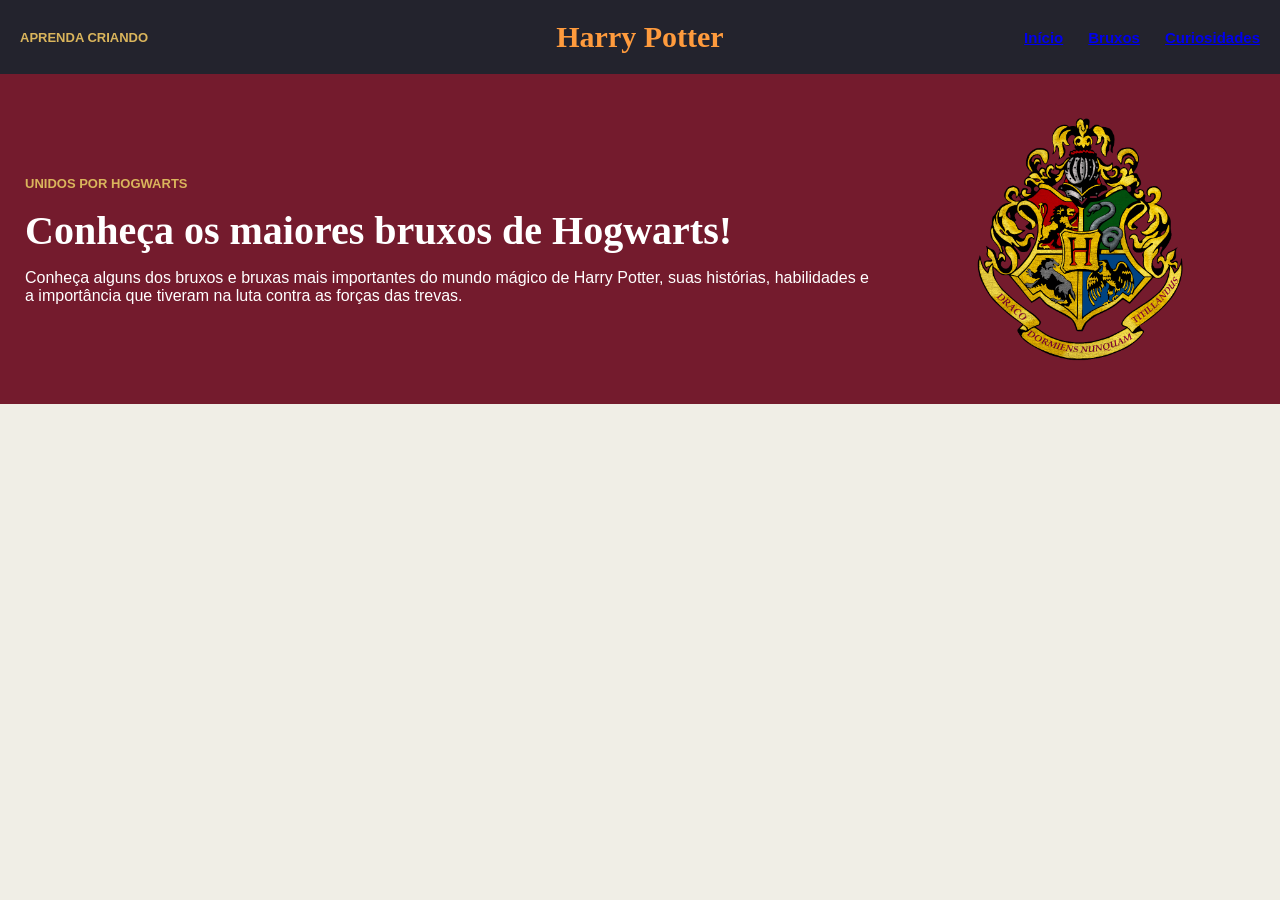
==== index.html @ 616203a3 "harry potter n/f" ====
<!DOCTYPE html>
<html lang="pt-BR">

<head>
    <meta charset="UTF-8">
    <title>Personagens Harry Potter</title>
    <link rel="stylesheet" href="css/style.css">
</head>

<body>

    <header>
        <p><strong>APRENDA CRIANDO</strong></p>

        <h1>Harry Potter</h1>

        <section class="menu">
            <span><a href="index.html">Início</a></span>
            <span><a href="pages/bruxos.html">Bruxos</a></span>
            <span><a href="pages/curiosidades.html">Curiosidades</a></span>
        </section>
    </header>

    <main>

        <section id="introducao">

            <article>
                <p><strong>UNIDOS POR HOGWARTS</strong></p>

                <h2>Conheça os maiores bruxos de Hogwarts!</h2>

                <p>
                    Conheça alguns dos bruxos e bruxas mais importantes
                    do mundo mágico de Harry Potter, suas histórias,
                    habilidades e a importância que tiveram na luta
                    contra as forças das trevas.
                </p>
            </article>

            <img src="assets/img/casas.png" alt="Brasão das quatro casas de Hogwarts">
        </section>

    </main>


</body>
</html>
---- css/style.css ----
* {
    padding: 0;
    margin: 0;
    box-sizing: border-box;
}

body {
    font-family: Arial, sans-serif;
    background-color: rgb(240, 238, 230);
}

header {
    display: flex;
    align-items: center;
    padding: 20px;
     background-color: rgb(35, 35, 45);
}

header p {
    flex: 1;
}

h1 {
    flex: 1;
    text-align: center;
    font-family: 'Times New Roman', Times, serif;
    color: rgb(255, 155, 61);
    font-size: 30px;
}

header h2 {
    font-family: 'Times New Roman', Times, serif;
    color: rgb(218, 181, 92);
}

strong {
    color: rgb(218, 181, 92);
    font-size: small;
}

.menu {
    flex: 1;
    display: flex;
    justify-content: flex-end;
    gap: 25px;
}

span {
    color:  rgb(218, 181, 92);;
    font-weight: bold;
    font-size: 15px;
}

#introducao {
    display: flex;
    align-items: center;
    justify-content: space-between;
    gap: 30px;
    padding: 40px 25px;
    background-color: rgb(116, 27, 45);
}

#introducao article {
    flex: 1;
    color: white;
}

#introducao h2 {
    font-family: 'Times New Roman', Times, serif;
    font-size: 40px;
    margin-top: 15px;
    margin-bottom: 15px;
}

#introducao img {
    width: 350px;
    height: 250px;
    object-fit: contain;
}

#cards {
    padding: 30px 25px;
    background-color: rgb(240, 238, 230);
}

#cards h2 {
    font-family: 'Times New Roman', Times, serif;
    margin-bottom: 20px;
}

.lista {
    display: flex;
    flex-wrap: wrap;
    gap: 15px;
}

.card {
       background-color: white;
    width: 32%;
    padding-bottom: 15px;
    border-radius: 10px;
    overflow: hidden;
}

.card img {
    width: 100%;
    height: auto;
    object-fit: cover;
    background-color: rgb(230, 230, 230);
}

.card h3 {
    margin: 10px;
    font-size: 18px;
}

.card p {
    margin: 10px;
    font-size: 15px;
}

footer {
    padding: 20px;
    background-color: #22222c;
    color: white;
    text-align: center;
}
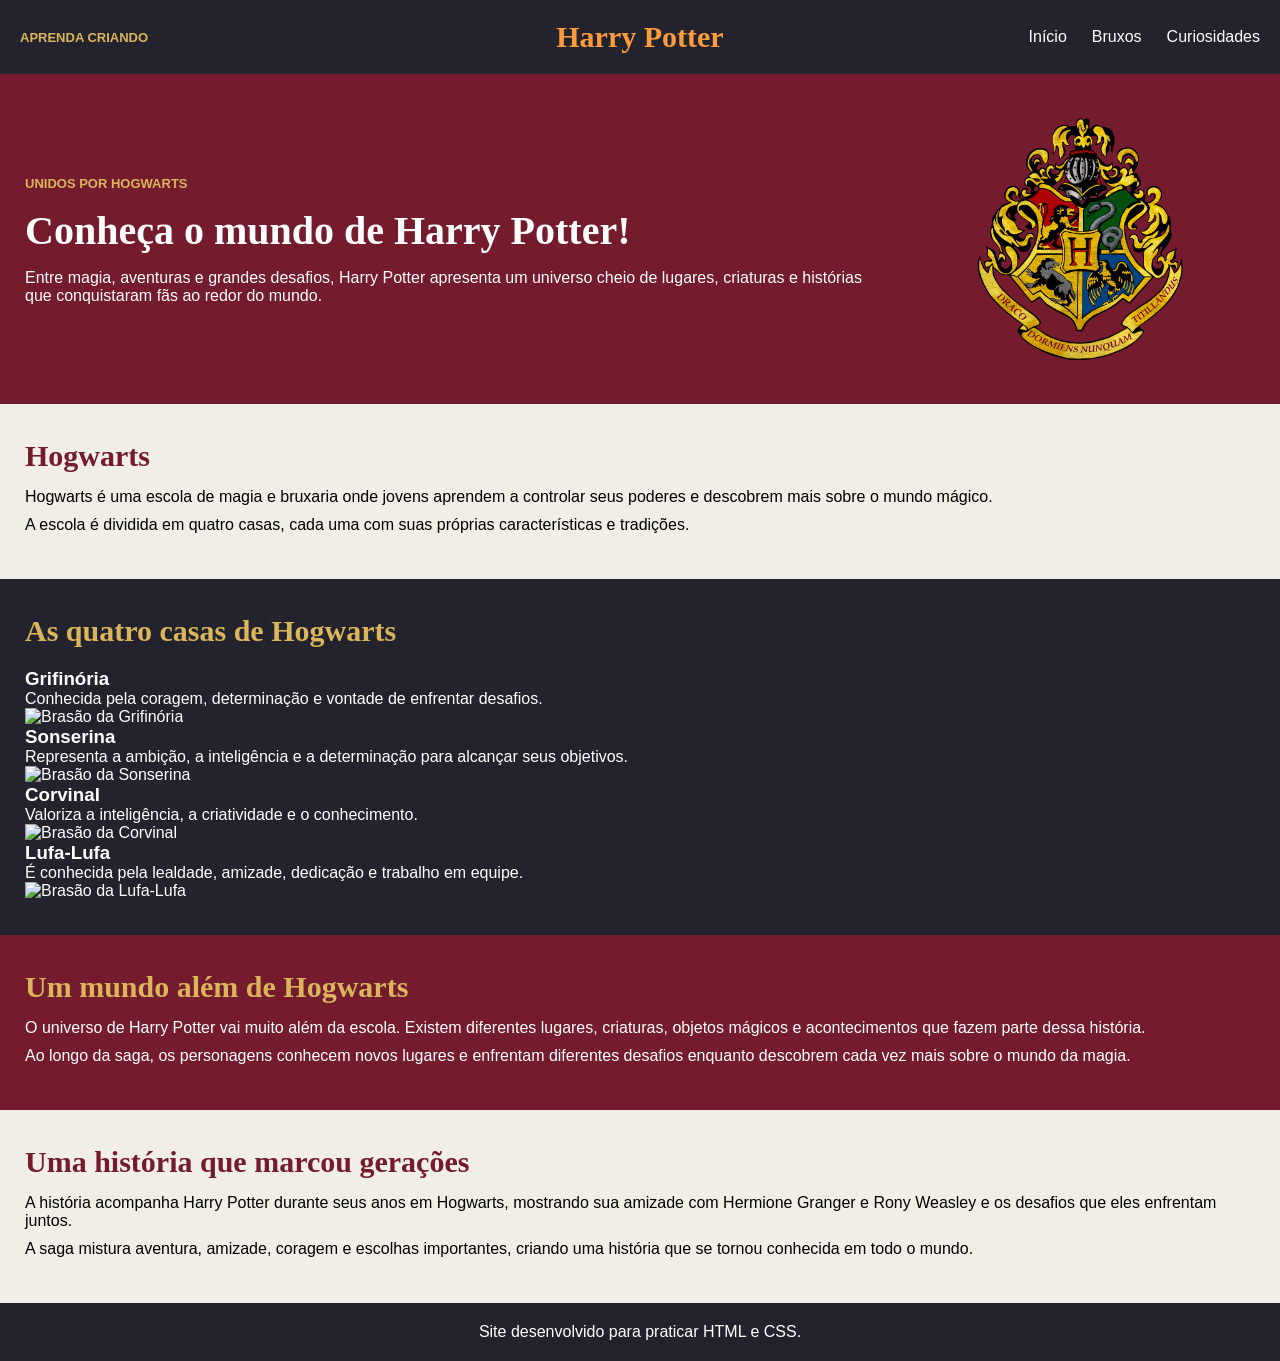
==== commit 0159411e: "links e navegação" ====
--- a/index.html
+++ b/index.html
@@ -2,47 +2,230 @@
 <html lang="pt-BR">
 
 <head>
+
     <meta charset="UTF-8">
-    <title>Personagens Harry Potter</title>
+
+    <title>Harry Potter</title>
+
     <link rel="stylesheet" href="css/style.css">
+
 </head>
 
 <body>
 
+    <!-- MENU -->
+
     <header>
-        <p><strong>APRENDA CRIANDO</strong></p>
-
-        <h1>Harry Potter</h1>
-
-        <section class="menu">
-            <span><a href="index.html">Início</a></span>
-            <span><a href="pages/bruxos.html">Bruxos</a></span>
-            <span><a href="pages/curiosidades.html">Curiosidades</a></span>
-        </section>
+
+        <p>
+            <strong>APRENDA CRIANDO</strong>
+        </p>
+
+        <h1>
+            Harry Potter
+        </h1>
+
+        <nav>
+
+            <a href="index.html">
+                Início
+            </a>
+
+            <a href="pages/bruxos.html">
+                Bruxos
+            </a>
+
+            <a href="pages/curiosidades.html">
+                Curiosidades
+            </a>
+
+        </nav>
+
     </header>
 
+
     <main>
 
+
         <section id="introducao">
 
             <article>
-                <p><strong>UNIDOS POR HOGWARTS</strong></p>
-
-                <h2>Conheça os maiores bruxos de Hogwarts!</h2>
-
-                <p>
-                    Conheça alguns dos bruxos e bruxas mais importantes
-                    do mundo mágico de Harry Potter, suas histórias,
-                    habilidades e a importância que tiveram na luta
-                    contra as forças das trevas.
-                </p>
-            </article>
-
-            <img src="assets/img/casas.png" alt="Brasão das quatro casas de Hogwarts">
+
+                <p>
+                    <strong>UNIDOS POR HOGWARTS</strong>
+                </p>
+
+                <h2>
+                    Conheça o mundo de Harry Potter!
+                </h2>
+
+                <p>
+                    Entre magia, aventuras e grandes desafios,
+                    Harry Potter apresenta um universo cheio de
+                    lugares, criaturas e histórias que conquistaram
+                    fãs ao redor do mundo.
+                </p>
+
+            </article>
+
+            <img src="assets/img/casas.png"
+                 alt="Brasão das quatro casas de Hogwarts">
+
+        </section>
+
+
+        <section id="hogwarts">
+
+            <article>
+
+                <h2>
+                    Hogwarts
+                </h2>
+
+                <p>
+                    Hogwarts é uma escola de magia e bruxaria
+                    onde jovens aprendem a controlar seus poderes
+                    e descobrem mais sobre o mundo mágico.
+                </p>
+
+                <p>
+                    A escola é dividida em quatro casas, cada uma
+                    com suas próprias características e tradições.
+                </p>
+
+            </article>
+
+        </section>
+
+        <section id="casas">
+
+            <h2>
+                As quatro casas de Hogwarts
+            </h2>
+
+            <article>
+
+                <h3>
+                    Grifinória
+                </h3>
+
+                <p>
+                    Conhecida pela coragem, determinação e
+                    vontade de enfrentar desafios.
+                </p>
+
+                  <img src="assets/img/grifinoria.png" alt="Brasão da Grifinória">
+
+            </article>
+
+            <article>
+
+                <h3>
+                    Sonserina
+                </h3>
+
+                <p>
+                    Representa a ambição, a inteligência e a
+                    determinação para alcançar seus objetivos.
+                </p>
+                   <img src="assets/img/sonserina.png" alt="Brasão da Sonserina">
+
+            </article>
+
+            <article>
+
+                <h3>
+                    Corvinal
+                </h3>
+
+                <p>
+                    Valoriza a inteligência, a criatividade e
+                    o conhecimento.
+                </p>
+                   <img src="assets/img/covinal.png" alt="Brasão da Corvinal">
+
+            </article>
+
+            <article>
+
+                <h3>
+                    Lufa-Lufa
+                </h3>
+
+                <p>
+                    É conhecida pela lealdade, amizade,
+                    dedicação e trabalho em equipe.
+                </p>
+                   <img src="assets/img/lufa.png" alt="Brasão da Lufa-Lufa">
+
+            </article>
+
+        </section>
+
+
+
+
+        <section id="universo">
+
+            <article>
+
+                <h2>
+                    Um mundo além de Hogwarts
+                </h2>
+
+                <p>
+                    O universo de Harry Potter vai muito além
+                    da escola. Existem diferentes lugares,
+                    criaturas, objetos mágicos e acontecimentos
+                    que fazem parte dessa história.
+                </p>
+
+                <p>
+                    Ao longo da saga, os personagens conhecem
+                    novos lugares e enfrentam diferentes desafios
+                    enquanto descobrem cada vez mais sobre o
+                    mundo da magia.
+                </p>
+
+            </article>
+
+        </section>
+
+        <section id="historia">
+
+            <article>
+
+                <h2>
+                    Uma história que marcou gerações
+                </h2>
+
+                <p>
+                    A história acompanha Harry Potter durante
+                    seus anos em Hogwarts, mostrando sua amizade
+                    com Hermione Granger e Rony Weasley e os
+                    desafios que eles enfrentam juntos.
+                </p>
+
+                <p>
+                    A saga mistura aventura, amizade, coragem
+                    e escolhas importantes, criando uma história
+                    que se tornou conhecida em todo o mundo.
+                </p>
+
+            </article>
+
         </section>
 
     </main>
 
+    <footer>
+
+        <p>
+            Site desenvolvido para praticar HTML e CSS.
+        </p>
+
+    </footer>
 
 </body>
-</html>
+
+</html>
--- a/css/style.css
+++ b/css/style.css
@@ -38,17 +38,16 @@
     font-size: small;
 }
 
-.menu {
+nav {
     flex: 1;
     display: flex;
     justify-content: flex-end;
     gap: 25px;
 }
 
-span {
-    color:  rgb(218, 181, 92);;
-    font-weight: bold;
-    font-size: 15px;
+nav a {
+    color: white;
+    text-decoration: none;
 }
 
 #introducao {
@@ -78,25 +77,28 @@
     object-fit: contain;
 }
 
-#cards {
-    padding: 30px 25px;
-    background-color: rgb(240, 238, 230);
-}
-
-#cards h2 {
-    font-family: 'Times New Roman', Times, serif;
+#casas {
+    padding: 35px 25px;
+    background-color: rgb(35, 35, 45);
+    color: white;
+}
+
+#casas h2 {
+    font-family: 'Times New Roman', Times, serif;
+    font-size: 30px;
+    color: rgb(218, 181, 92);
     margin-bottom: 20px;
 }
 
 .lista {
     display: flex;
-    flex-wrap: wrap;
     gap: 15px;
 }
 
-.card {
-       background-color: white;
-    width: 32%;
+#casas .card {
+    width: 23%;
+    background-color: white;
+    color: black;
     padding-bottom: 15px;
     border-radius: 10px;
     overflow: hidden;
@@ -105,8 +107,6 @@
 .card img {
     width: 100%;
     height: auto;
-    object-fit: cover;
-    background-color: rgb(230, 230, 230);
 }
 
 .card h3 {
@@ -119,6 +119,128 @@
     font-size: 15px;
 }
 
+
+#casas {
+    padding: 40px 25px;
+    background-color: rgb(35, 35, 45);
+    color: white;
+}
+
+#casas h2 {
+    font-family: 'Times New Roman', Times, serif;
+    font-size: 30px;
+    margin-bottom: 20px;
+}
+
+#casas .card {
+    width: 23%;
+}
+
+
+#universo {
+    padding: 40px 25px;
+    background-color: rgb(240, 238, 230);
+}
+
+#universo h2 {
+    font-family: 'Times New Roman', Times, serif;
+    font-size: 30px;
+    margin-bottom: 15px;
+}
+
+#universo p {
+    font-size: 16px;
+    margin-bottom: 10px;
+}
+
+
+#historia {
+    padding: 40px 25px;
+    background-color: rgb(116, 27, 45);
+    color: rgb(68, 25, 25);
+}
+
+#historia h2 {
+    font-family: 'Times New Roman', Times, serif;
+    font-size: 30px;
+    margin-bottom: 15px;
+}
+
+#historia p {
+    font-size: 16px;
+    margin-bottom: 10px;
+    color: black;
+}
+
+#hogwarts {
+    padding: 35px 25px;
+    background-color: rgb(240, 238, 230);
+}
+
+#hogwarts h2 {
+    font-family: 'Times New Roman', Times, serif;
+    font-size: 30px;
+    color: rgb(116, 27, 45);
+    margin-bottom: 15px;
+}
+
+#hogwarts p {
+    margin-bottom: 10px;
+}
+
+
+#casas {
+    padding: 35px 25px;
+    background-color: rgb(35, 35, 45);
+    color: white;
+}
+
+#casas h2 {
+    font-family: 'Times New Roman', Times, serif;
+    font-size: 30px;
+    color: rgb(218, 181, 92);
+    margin-bottom: 20px;
+}
+
+#casas .card {
+    width: 23%;
+}
+
+
+#universo {
+    padding: 35px 25px;
+    background-color: rgb(116, 27, 45);
+    color: white;
+}
+
+#universo h2 {
+    font-family: 'Times New Roman', Times, serif;
+    font-size: 30px;
+    color: rgb(218, 181, 92);
+    margin-bottom: 15px;
+}
+
+#universo p {
+    margin-bottom: 10px;
+}
+
+
+#historia {
+    padding: 35px 25px;
+    background-color: rgb(240, 238, 230);
+}
+
+#historia h2 {
+    font-family: 'Times New Roman', Times, serif;
+    font-size: 30px;
+    color: rgb(116, 27, 45);
+    margin-bottom: 15px;
+}
+
+#historia p {
+    margin-bottom: 10px;
+}
+
 footer {
     padding: 20px;
     background-color: #22222c;
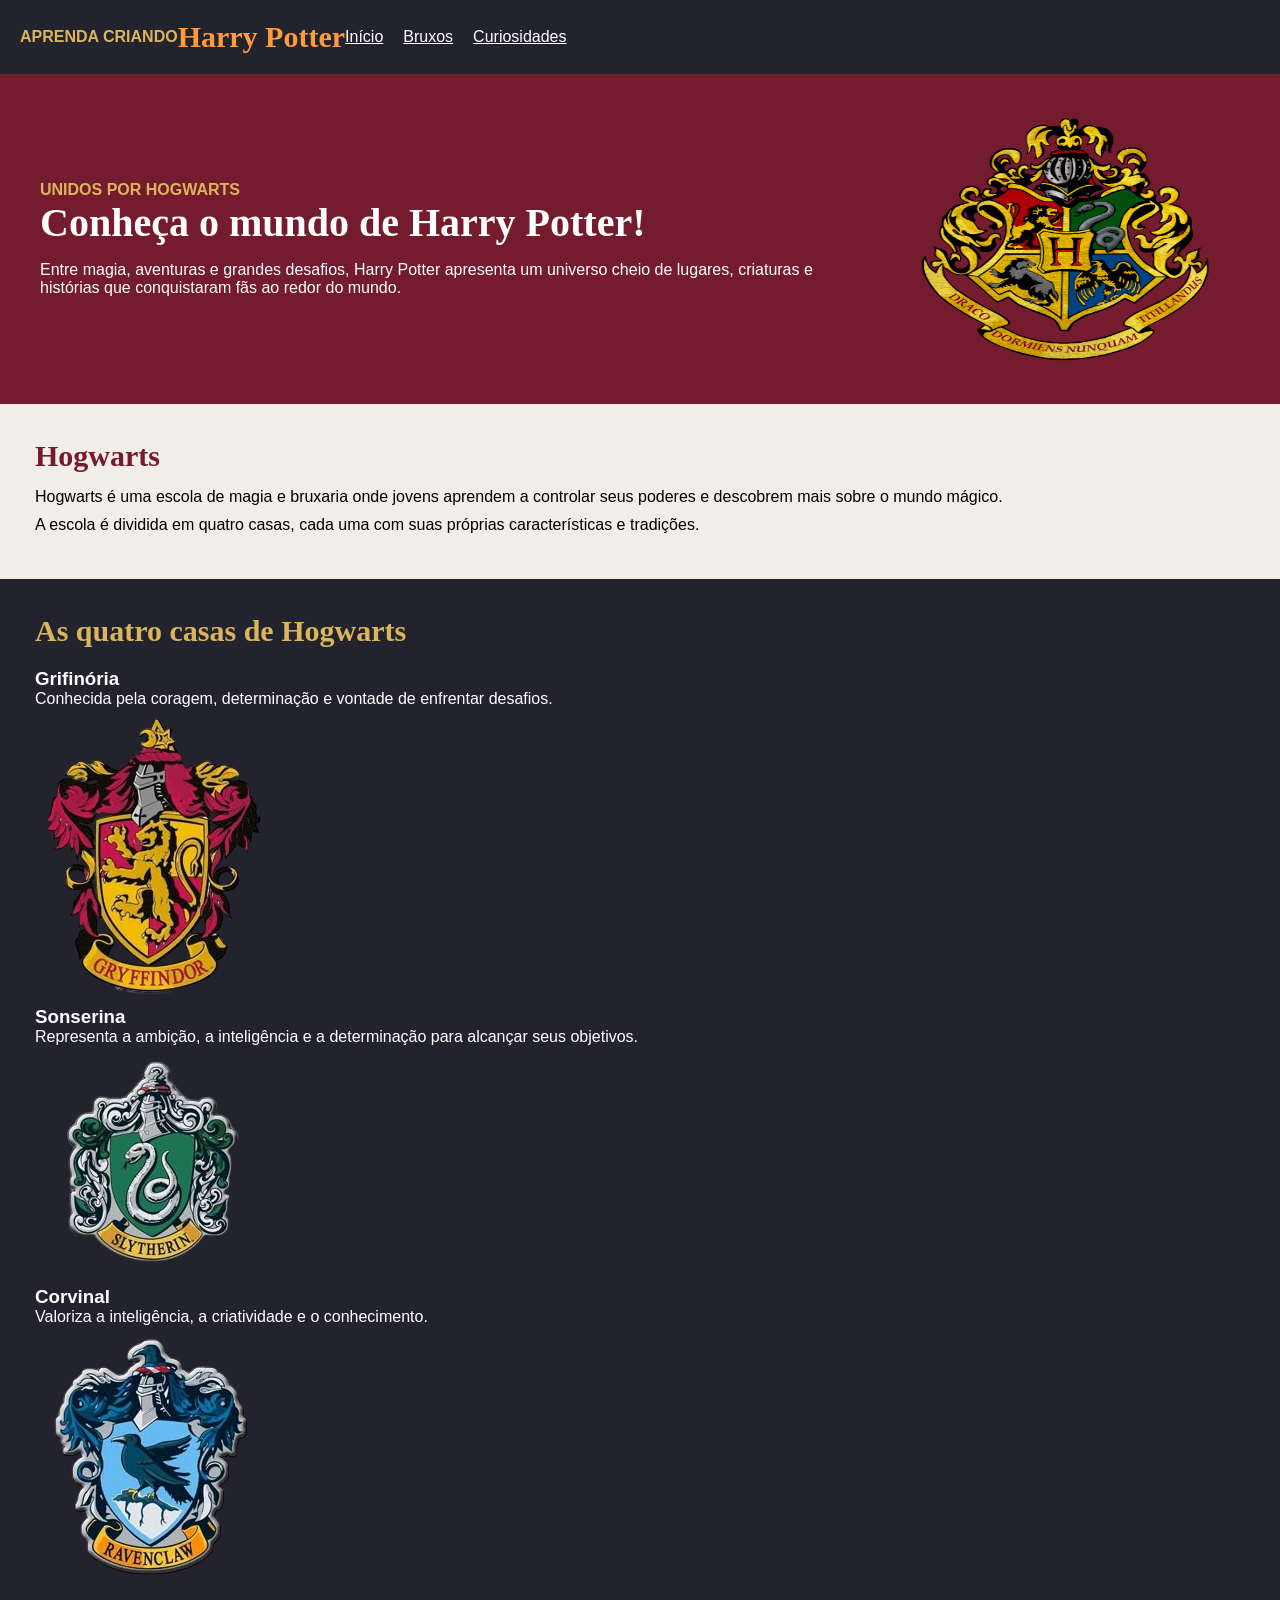
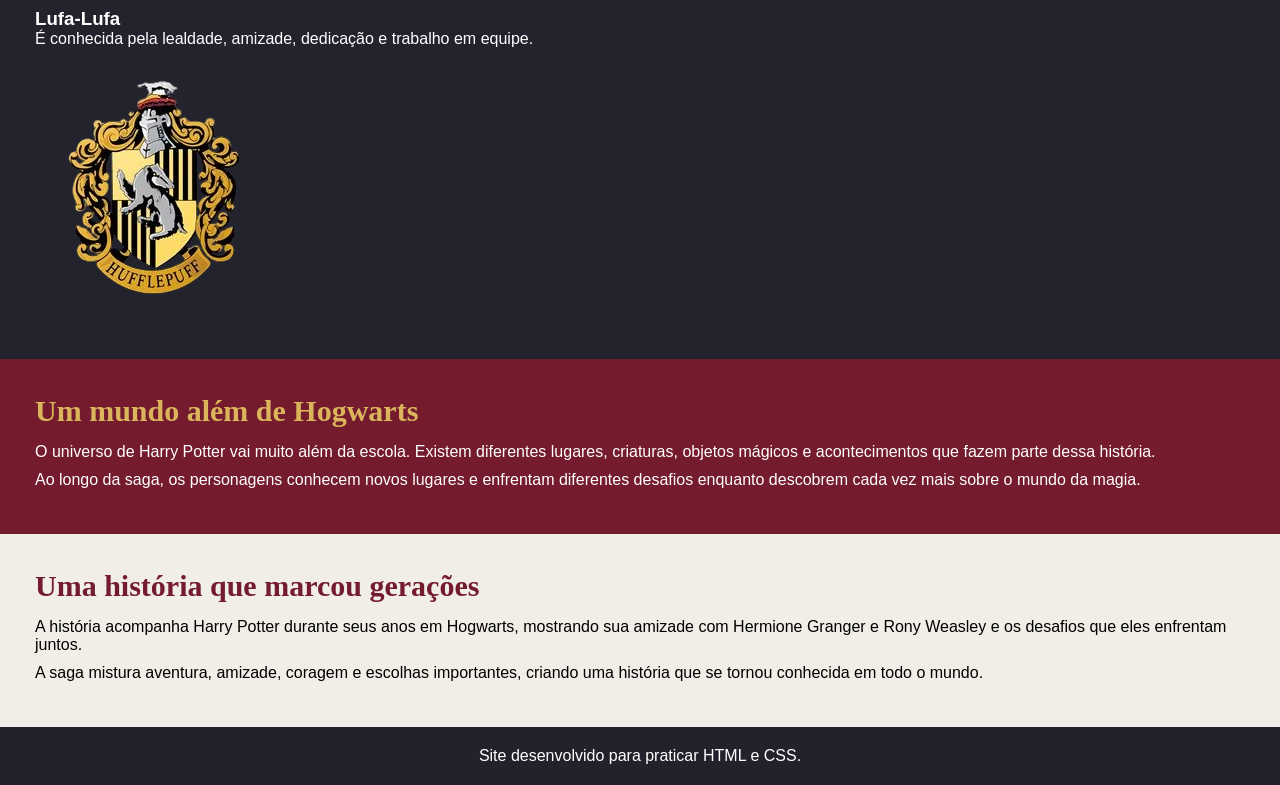
==== commit 083de5c1: "link completo" ====
--- a/index.html
+++ b/index.html
@@ -13,7 +13,6 @@
 
 <body>
 
-    <!-- MENU -->
 
     <header>
 
@@ -25,7 +24,7 @@
             Harry Potter
         </h1>
 
-        <nav>
+        <section>
 
             <a href="index.html">
                 Início
@@ -39,7 +38,7 @@
                 Curiosidades
             </a>
 
-        </nav>
+        </section>
 
     </header>
 
@@ -142,7 +141,7 @@
                     Valoriza a inteligência, a criatividade e
                     o conhecimento.
                 </p>
-                   <img src="assets/img/covinal.png" alt="Brasão da Corvinal">
+                   <img src="assets/img/corvinal.png" alt="Brasão da Corvinal">
 
             </article>
 
@@ -200,16 +199,11 @@
                 </h2>
 
                 <p>
-                    A história acompanha Harry Potter durante
-                    seus anos em Hogwarts, mostrando sua amizade
-                    com Hermione Granger e Rony Weasley e os
-                    desafios que eles enfrentam juntos.
-                </p>
-
-                <p>
-                    A saga mistura aventura, amizade, coragem
-                    e escolhas importantes, criando uma história
-                    que se tornou conhecida em todo o mundo.
+                    A história acompanha Harry Potter durante seus anos em Hogwarts, mostrando sua amizade com Hermione Granger e Rony Weasley e os desafios que eles enfrentam juntos.
+                </p>
+
+                <p>
+                    A saga mistura aventura, amizade, coragem e escolhas importantes, criando uma história que se tornou conhecida em todo o mundo.
                 </p>
 
             </article>
--- a/css/style.css
+++ b/css/style.css
@@ -13,15 +13,11 @@
     display: flex;
     align-items: center;
     padding: 20px;
-     background-color: rgb(35, 35, 45);
+    background-color: rgb(35, 35, 45);
 }
 
-header p {
-    flex: 1;
-}
 
 h1 {
-    flex: 1;
     text-align: center;
     font-family: 'Times New Roman', Times, serif;
     color: rgb(255, 155, 61);
@@ -35,27 +31,22 @@
 
 strong {
     color: rgb(218, 181, 92);
-    font-size: small;
 }
 
-nav {
-    flex: 1;
+header section {
     display: flex;
-    justify-content: flex-end;
-    gap: 25px;
+    gap: 20px;
 }
 
-nav a {
+header section a {
     color: white;
-    text-decoration: none;
 }
 
 #introducao {
     display: flex;
     align-items: center;
-    justify-content: space-between;
     gap: 30px;
-    padding: 40px 25px;
+    padding: 40px;
     background-color: rgb(116, 27, 45);
 }
 
@@ -67,18 +58,16 @@
 #introducao h2 {
     font-family: 'Times New Roman', Times, serif;
     font-size: 40px;
-    margin-top: 15px;
     margin-bottom: 15px;
 }
 
 #introducao img {
     width: 350px;
     height: 250px;
-    object-fit: contain;
 }
 
 #casas {
-    padding: 35px 25px;
+    padding: 35px;
     background-color: rgb(35, 35, 45);
     color: white;
 }
@@ -95,150 +84,63 @@
     gap: 15px;
 }
 
-#casas .card {
-    width: 23%;
+.card {
+    width: 20%;
     background-color: white;
     color: black;
     padding-bottom: 15px;
     border-radius: 10px;
-    overflow: hidden;
 }
 
 .card img {
     width: 100%;
-    height: auto;
 }
 
-.card h3 {
+.card h3,
+.card p {
     margin: 10px;
-    font-size: 18px;
 }
 
-.card p {
-    margin: 10px;
-    font-size: 15px;
-}
-
-
-#casas {
-    padding: 40px 25px;
-    background-color: rgb(35, 35, 45);
+#universo {
+    padding: 35px;
+    background-color: rgb(116, 27, 45);
     color: white;
 }
 
-#casas h2 {
-    font-family: 'Times New Roman', Times, serif;
-    font-size: 30px;
-    margin-bottom: 20px;
-}
-
-#casas .card {
-    width: 23%;
-}
-
-
-#universo {
-    padding: 40px 25px;
-    background-color: rgb(240, 238, 230);
-}
-
-#universo h2 {
+#universo h2,
+#historia h2,
+#hogwarts h2 {
     font-family: 'Times New Roman', Times, serif;
     font-size: 30px;
     margin-bottom: 15px;
 }
 
-#universo p {
-    font-size: 16px;
+#universo h2 {
+    color: rgb(218, 181, 92);
+}
+
+#historia {
+    padding: 35px;
+    background-color: rgb(240, 238, 230);
+}
+
+#historia h2 {
+    color: rgb(116, 27, 45);
+}
+
+#historia p,
+#universo p,
+#hogwarts p {
     margin-bottom: 10px;
 }
 
-
-#historia {
-    padding: 40px 25px;
-    background-color: rgb(116, 27, 45);
-    color: rgb(68, 25, 25);
-}
-
-#historia h2 {
-    font-family: 'Times New Roman', Times, serif;
-    font-size: 30px;
-    margin-bottom: 15px;
-}
-
-#historia p {
-    font-size: 16px;
-    margin-bottom: 10px;
-    color: black;
-}
-
 #hogwarts {
-    padding: 35px 25px;
+    padding: 35px;
     background-color: rgb(240, 238, 230);
 }
 
 #hogwarts h2 {
-    font-family: 'Times New Roman', Times, serif;
-    font-size: 30px;
     color: rgb(116, 27, 45);
-    margin-bottom: 15px;
-}
-
-#hogwarts p {
-    margin-bottom: 10px;
-}
-
-
-#casas {
-    padding: 35px 25px;
-    background-color: rgb(35, 35, 45);
-    color: white;
-}
-
-#casas h2 {
-    font-family: 'Times New Roman', Times, serif;
-    font-size: 30px;
-    color: rgb(218, 181, 92);
-    margin-bottom: 20px;
-}
-
-#casas .card {
-    width: 23%;
-}
-
-
-#universo {
-    padding: 35px 25px;
-    background-color: rgb(116, 27, 45);
-    color: white;
-}
-
-#universo h2 {
-    font-family: 'Times New Roman', Times, serif;
-    font-size: 30px;
-    color: rgb(218, 181, 92);
-    margin-bottom: 15px;
-}
-
-#universo p {
-    margin-bottom: 10px;
-}
-
-
-#historia {
-    padding: 35px 25px;
-    background-color: rgb(240, 238, 230);
-}
-
-#historia h2 {
-    font-family: 'Times New Roman', Times, serif;
-    font-size: 30px;
-    color: rgb(116, 27, 45);
-    margin-bottom: 15px;
-}
-
-#historia p {
-    margin-bottom: 10px;
 }
 
 footer {
@@ -246,4 +148,4 @@
     background-color: #22222c;
     color: white;
     text-align: center;
-}
+}
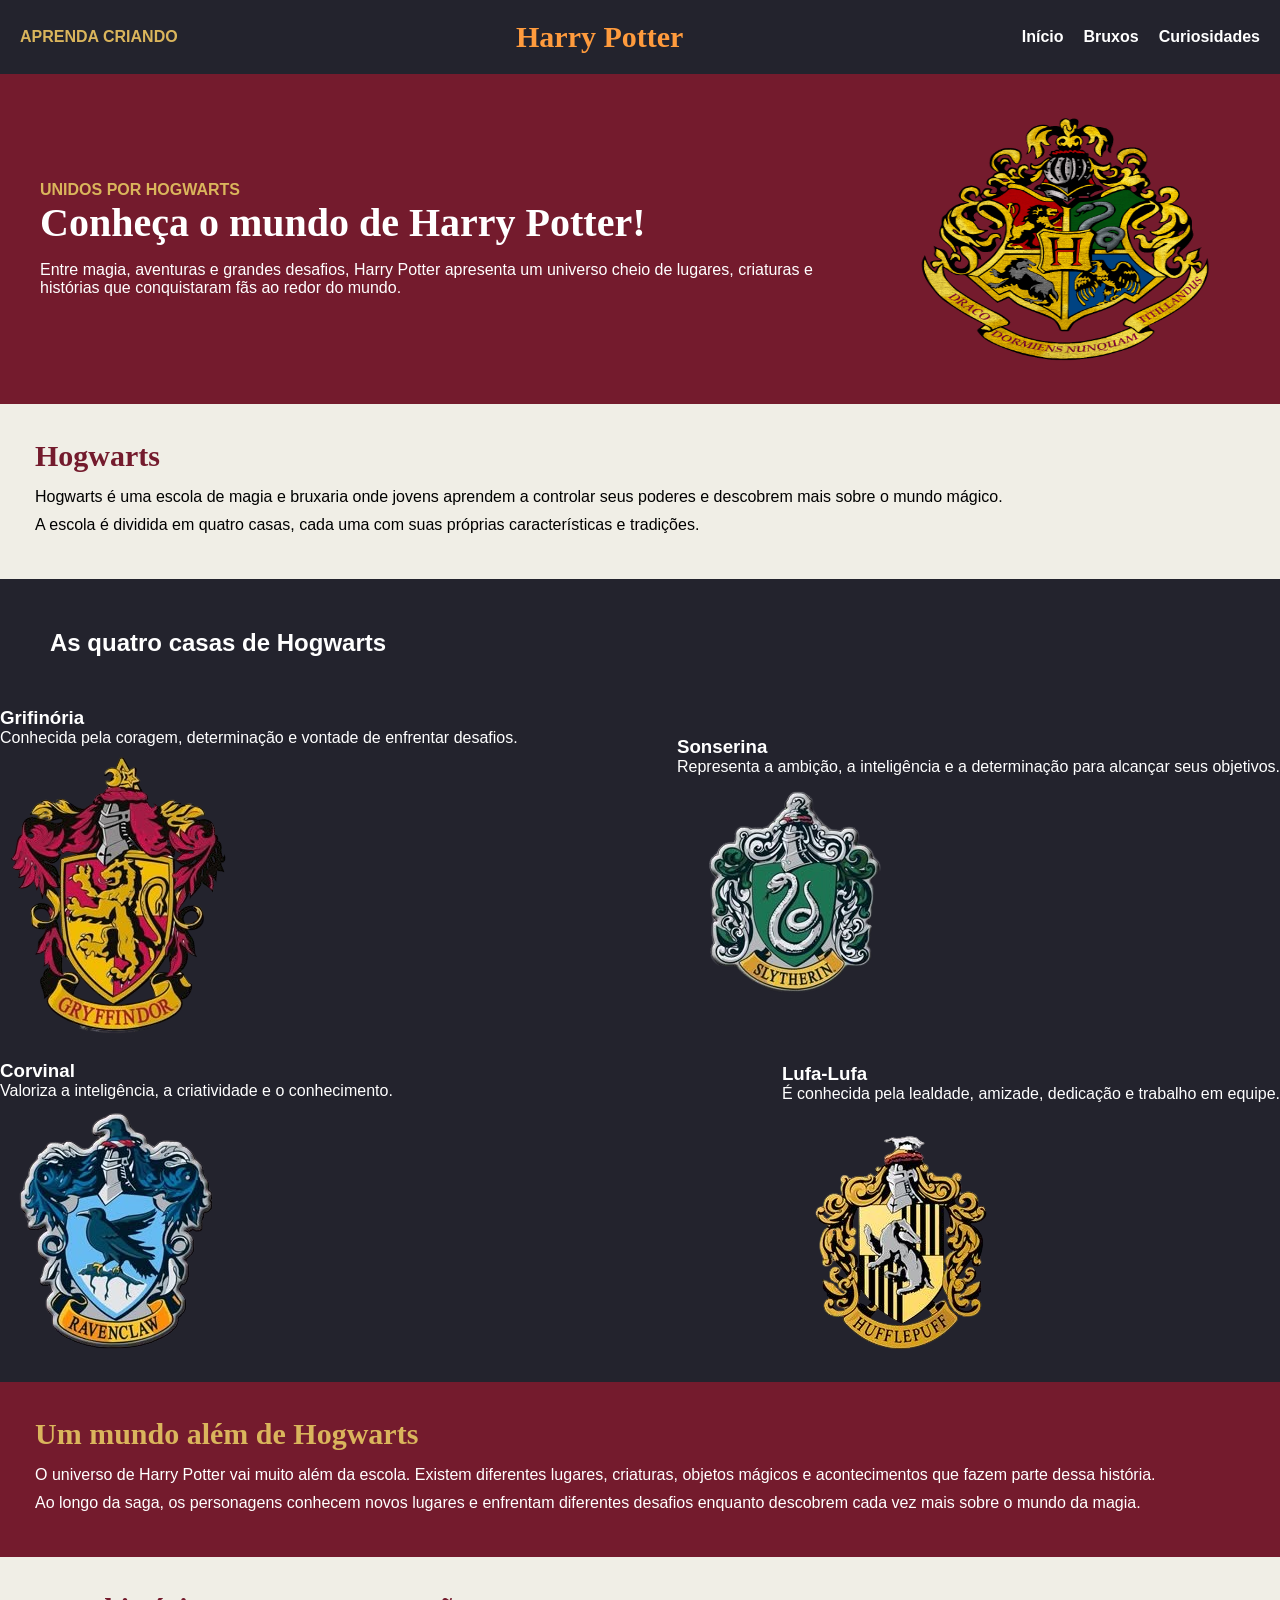
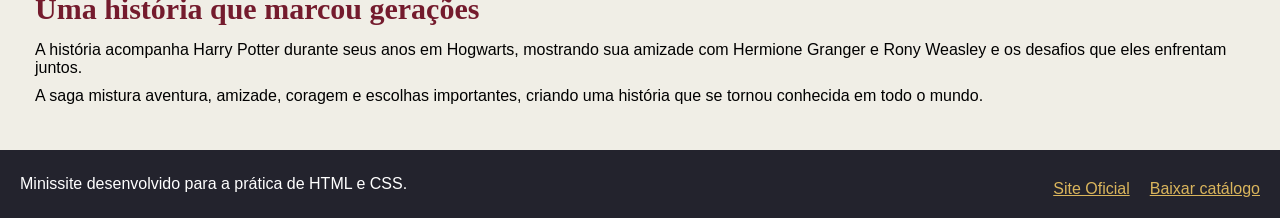
==== commit 7a600567: "harry potter" ====
--- a/index.html
+++ b/index.html
@@ -16,27 +16,15 @@
 
     <header>
 
-        <p>
-            <strong>APRENDA CRIANDO</strong>
-        </p>
+        <p><strong>APRENDA CRIANDO</strong></p>
 
-        <h1>
-            Harry Potter
-        </h1>
+        <h1>Harry Potter</h1>
 
-        <section>
+        <section id="menu">
 
-            <a href="index.html">
-                Início
-            </a>
-
-            <a href="pages/bruxos.html">
-                Bruxos
-            </a>
-
-            <a href="pages/curiosidades.html">
-                Curiosidades
-            </a>
+            <a href="index.html">Início</a>
+            <a href="pages/bruxos.html">Bruxos</a>
+            <a href="pages/curiosidades.html">Curiosidades</a>
 
         </section>
 
@@ -50,25 +38,16 @@
 
             <article>
 
-                <p>
-                    <strong>UNIDOS POR HOGWARTS</strong>
-                </p>
+                <p><strong>UNIDOS POR HOGWARTS</strong></p>
 
-                <h2>
-                    Conheça o mundo de Harry Potter!
-                </h2>
+                <h2>Conheça o mundo de Harry Potter!</h2>
 
-                <p>
-                    Entre magia, aventuras e grandes desafios,
-                    Harry Potter apresenta um universo cheio de
-                    lugares, criaturas e histórias que conquistaram
-                    fãs ao redor do mundo.
-                </p>
+                <p>Entre magia, aventuras e grandes desafios, Harry Potter apresenta um universo cheio de lugares, criaturas e histórias que conquistaram fãs ao redor do mundo.</p>
+
 
             </article>
 
-            <img src="assets/img/casas.png"
-                 alt="Brasão das quatro casas de Hogwarts">
+            <img src="assets/img/casas.png" alt="Brasão das quatro casas de Hogwarts">
 
         </section>
 
@@ -77,84 +56,54 @@
 
             <article>
 
-                <h2>
-                    Hogwarts
-                </h2>
+                <h2>Hogwarts</h2>
 
-                <p>
-                    Hogwarts é uma escola de magia e bruxaria
-                    onde jovens aprendem a controlar seus poderes
-                    e descobrem mais sobre o mundo mágico.
-                </p>
+                <p>Hogwarts é uma escola de magia e bruxaria onde jovens aprendem a controlar seus poderes e descobrem mais sobre o mundo mágico.</p>
 
-                <p>
-                    A escola é dividida em quatro casas, cada uma
-                    com suas próprias características e tradições.
-                </p>
+                <p>A escola é dividida em quatro casas, cada uma com suas próprias características e tradições.</p>
 
             </article>
 
         </section>
 
+        <h2 id="titulo-casas">As quatro casas de Hogwarts</h2>
+
         <section id="casas">
 
-            <h2>
-                As quatro casas de Hogwarts
-            </h2>
 
             <article>
 
-                <h3>
-                    Grifinória
-                </h3>
+                <h3>Grifinória</h3>
 
-                <p>
-                    Conhecida pela coragem, determinação e
-                    vontade de enfrentar desafios.
-                </p>
+                <p>Conhecida pela coragem, determinação e vontade de enfrentar desafios.</p>
 
-                  <img src="assets/img/grifinoria.png" alt="Brasão da Grifinória">
+                    <img src="assets/img/grifinoria.png" alt="Brasão da Grifinória">
 
             </article>
 
             <article>
 
-                <h3>
-                    Sonserina
-                </h3>
+                <h3>Sonserina</h3>
 
-                <p>
-                    Representa a ambição, a inteligência e a
-                    determinação para alcançar seus objetivos.
-                </p>
+                <p>Representa a ambição, a inteligência e a determinação para alcançar seus objetivos.</p>
                    <img src="assets/img/sonserina.png" alt="Brasão da Sonserina">
 
             </article>
 
             <article>
 
-                <h3>
-                    Corvinal
-                </h3>
+                <h3>Corvinal</h3>
 
-                <p>
-                    Valoriza a inteligência, a criatividade e
-                    o conhecimento.
-                </p>
+                <p>Valoriza a inteligência, a criatividade e o conhecimento.</p>
                    <img src="assets/img/corvinal.png" alt="Brasão da Corvinal">
 
             </article>
 
             <article>
 
-                <h3>
-                    Lufa-Lufa
-                </h3>
+                <h3>Lufa-Lufa</h3>
 
-                <p>
-                    É conhecida pela lealdade, amizade,
-                    dedicação e trabalho em equipe.
-                </p>
+                <p>É conhecida pela lealdade, amizade, dedicação e trabalho em equipe.</p>
                    <img src="assets/img/lufa.png" alt="Brasão da Lufa-Lufa">
 
             </article>
@@ -168,23 +117,11 @@
 
             <article>
 
-                <h2>
-                    Um mundo além de Hogwarts
-                </h2>
+                <h2>Um mundo além de Hogwarts</h2>
 
-                <p>
-                    O universo de Harry Potter vai muito além
-                    da escola. Existem diferentes lugares,
-                    criaturas, objetos mágicos e acontecimentos
-                    que fazem parte dessa história.
-                </p>
+                <p>O universo de Harry Potter vai muito além da escola. Existem diferentes lugares, criaturas, objetos mágicos e acontecimentos que fazem parte dessa história.</p>
 
-                <p>
-                    Ao longo da saga, os personagens conhecem
-                    novos lugares e enfrentam diferentes desafios
-                    enquanto descobrem cada vez mais sobre o
-                    mundo da magia.
-                </p>
+                <p>Ao longo da saga, os personagens conhecem novos lugares e enfrentam diferentes desafios enquanto descobrem cada vez mais sobre o mundo da magia.</p>
 
             </article>
 
@@ -194,17 +131,11 @@
 
             <article>
 
-                <h2>
-                    Uma história que marcou gerações
-                </h2>
+                <h2>Uma história que marcou gerações</h2>
 
-                <p>
-                    A história acompanha Harry Potter durante seus anos em Hogwarts, mostrando sua amizade com Hermione Granger e Rony Weasley e os desafios que eles enfrentam juntos.
-                </p>
+                <p>A história acompanha Harry Potter durante seus anos em Hogwarts, mostrando sua amizade com Hermione Granger e Rony Weasley e os desafios que eles enfrentam juntos.</p>
 
-                <p>
-                    A saga mistura aventura, amizade, coragem e escolhas importantes, criando uma história que se tornou conhecida em todo o mundo.
-                </p>
+                <p>A saga mistura aventura, amizade, coragem e escolhas importantes, criando uma história que se tornou conhecida em todo o mundo.</p>
 
             </article>
 
@@ -213,13 +144,16 @@
     </main>
 
     <footer>
-
-        <p>
-            Site desenvolvido para praticar HTML e CSS.
-        </p>
+         <section id="footer">
+               <p>Minissite desenvolvido para a prática de HTML e CSS.</p>
+        </section>
+         <section id="menu-final">
+                <p><a href="https://www.harrypotter.com/" target="_blank" rel="noreferrer">Site Oficial</a></p>
+                <p><a href="../assets/files/teste.txt" download>Baixar catálogo </a></p>
+        </section>
 
     </footer>
 
 </body>
 
-</html>+</html>
--- a/css/style.css
+++ b/css/style.css
@@ -10,10 +10,33 @@
 }
 
 header {
-    display: flex;
-    align-items: center;
+      background-color: rgb(35, 35, 45);
     padding: 20px;
-    background-color: rgb(35, 35, 45);
+    display: flex;
+    justify-content: space-between;
+    align-items: center;
+}
+
+#titulo p {
+    color: rgb(218, 181, 92);
+    font-size: 18px;
+}
+
+#titulo h1 {
+    color: rgb(255, 155, 61);
+    font-family: 'Times New Roman', Times, serif;
+    font-size: 30px;
+}
+
+#menu {
+    display: flex;
+    gap: 20px;
+}
+
+#menu a {
+    color: white;
+    text-decoration: none;
+    font-weight: bold;
 }
 
 
@@ -66,8 +89,19 @@
     height: 250px;
 }
 
+#titulo-casas {
+     background-color: rgb(35, 35, 45);
+    color: white;
+    padding: 50px;
+}
+
 #casas {
-    padding: 35px;
+    display:flex;
+    flex-direction: row;
+    justify-content: space-between;
+    align-items: center;
+    flex-wrap: wrap;
+    gap:15px;
     background-color: rgb(35, 35, 45);
     color: white;
 }
@@ -79,10 +113,6 @@
     margin-bottom: 20px;
 }
 
-.lista {
-    display: flex;
-    gap: 15px;
-}
 
 .card {
     width: 20%;
@@ -90,13 +120,17 @@
     color: black;
     padding-bottom: 15px;
     border-radius: 10px;
+    display: flex;
 }
 
 .card img {
     width: 100%;
 }
 
-.card h3,
+.card h3 {
+    margin: 10px;
+}
+
 .card p {
     margin: 10px;
 }
@@ -107,8 +141,16 @@
     color: white;
 }
 
-#universo h2,
-#historia h2,
+#universo h2{
+    font-family: 'Times New Roman', Times, serif;
+    font-size: 30px;
+    margin-bottom: 15px;
+}
+#historia h2{
+    font-family: 'Times New Roman', Times, serif;
+    font-size: 30px;
+    margin-bottom: 15px;
+}
 #hogwarts h2 {
     font-family: 'Times New Roman', Times, serif;
     font-size: 30px;
@@ -128,8 +170,14 @@
     color: rgb(116, 27, 45);
 }
 
-#historia p,
-#universo p,
+#historia p{
+    margin-bottom: 10px;
+}
+
+#universo p{
+    margin-bottom: 10px;
+}
+
 #hogwarts p {
     margin-bottom: 10px;
 }
@@ -144,8 +192,24 @@
 }
 
 footer {
+    background-color: rgb(35, 35, 45);
+    color: white;
     padding: 20px;
-    background-color: #22222c;
-    color: white;
-    text-align: center;
-}+    display: flex;
+    flex-direction: row;
+    justify-content: space-between;
+    align-items: center;
+}
+
+#menu-final {
+    display: flex;
+    flex-direction: row;
+    justify-content: flex-end;
+    align-items: center;
+    flex-wrap: nowrap;
+    gap: 20px;
+    margin-top: 10px;
+}
+#menu-final a {
+    color: rgb(218, 181, 92);
+}
